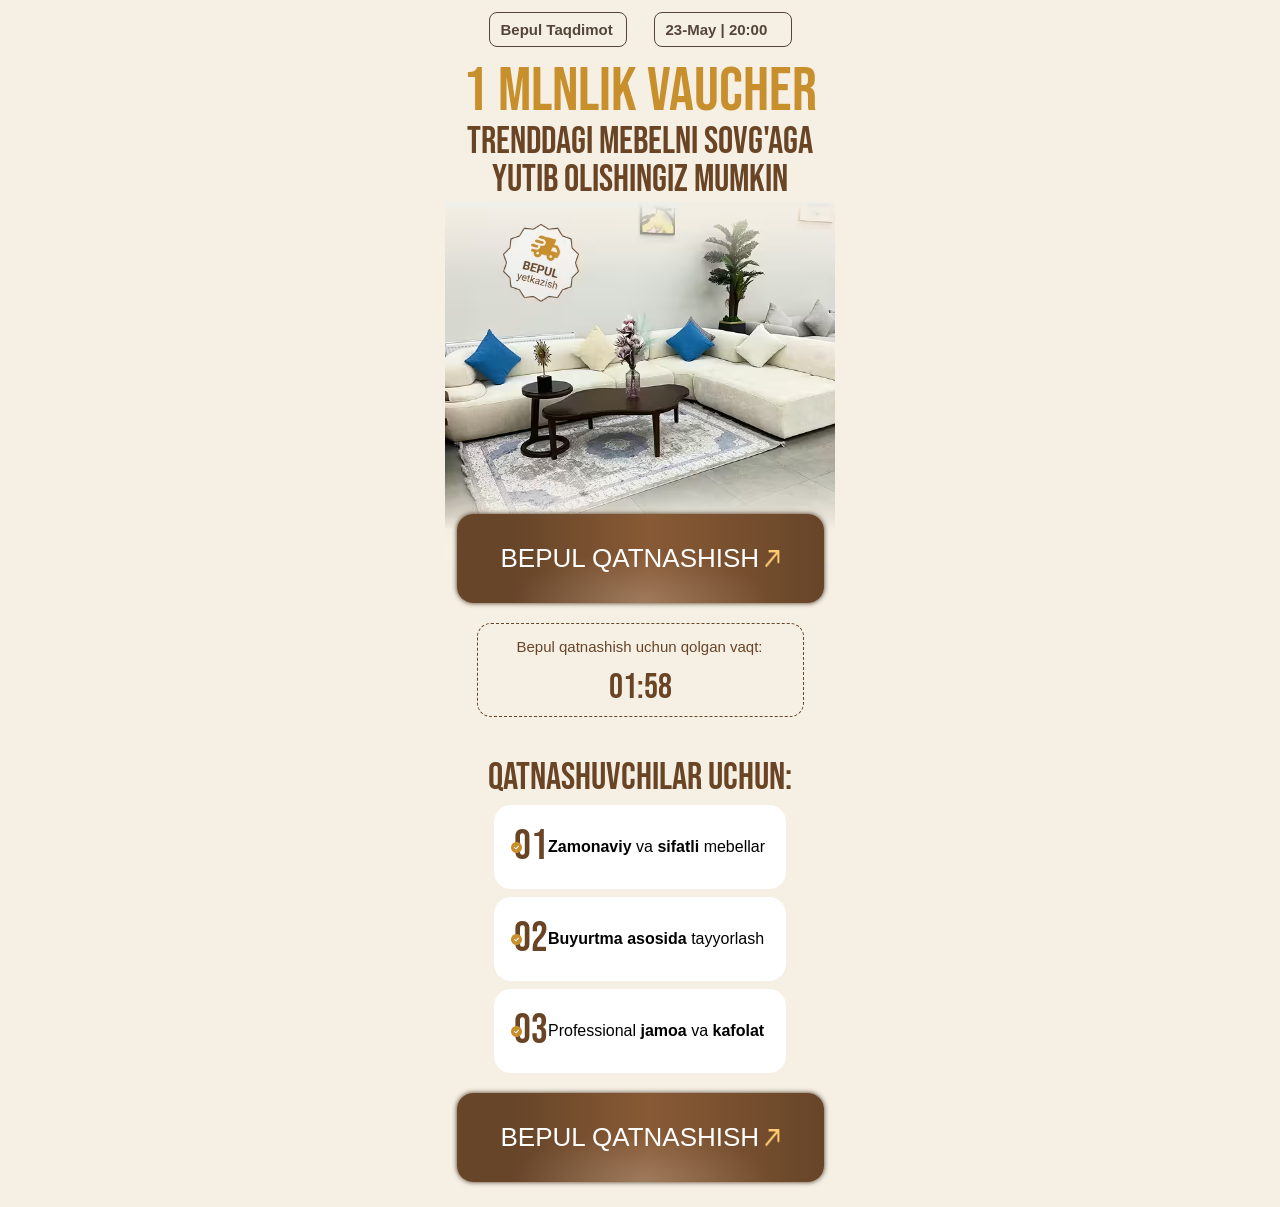
==== index.html @ 1e7fbc20 "add" ====
<!DOCTYPE html>
<html lang="uz">

<head>
    <meta charset="UTF-8">
    <meta name="viewport" content="width=device-width, initial-scale=1.0">
    <title>Mebel sotib oling</title>
    <style>
        *{margin:0;padding:0;box-sizing:border-box}body{background-color:#F5EFE4}.main__wrapper{max-width:390px;width:100%;margin:0 auto;background-color:#F5EFE4;padding:12px 0 25px 0;position:relative}.header{max-width:clamp(290px, 80%, 303px);width:100%;margin-left:auto;margin-right:auto;display:flex;align-items:center;justify-content:space-between;margin-bottom:14px}.free{max-width:138px;width:100%;padding:9px 11px;border:1px solid #554538;border-radius:8px;font-family:Roboto,sans-serif;font-weight:600;font-size:clamp(12px, 4vw, 15px);line-height:100%;color:#554538}.deadline{max-width:138px;width:100%;padding:9px 11px;border:1px solid #554538;border-radius:8px;font-family:Roboto,sans-serif;font-weight:600;font-size:clamp(12px, 4vw, 15px);line-height:100%;color:#554538}.heading{max-width:370px;width:100%;margin:0 auto;margin-bottom:clamp(250px, 50vw, 315px);z-index:10}.heading__h1{font-family:BebasNeue,sans-serif;font-weight:400;font-size:clamp(53px, 6vw, 62px);line-height:100%;text-align:center;text-transform:uppercase;color:#C88F2D}.heading__h2{font-family:BebasNeue,sans-serif;font-weight:400;font-size:clamp(30px, 6vw, 38px);line-height:100%;text-align:center;text-transform:uppercase;color:#694425}.hero__img{position:absolute;width:100%;top:80px;aspect-ratio:390/580}.hero__img img{width:100%}.registerBtn{max-width:clamp(300px, 52vw, 367px);width:100%;background:radial-gradient(35.48% 57.87% at 50% 100%,rgb(255 255 255 / .2) 0%,#fff0 100%),linear-gradient(90deg,#674529 15.87%,#885A35 52.4%,#674529 100%);box-shadow:0 5px 4px 0 #FFFFFF57 inset;box-shadow:0 0 5px 0 #49321E;outline:hidden;border:hidden;cursor:pointer;z-index:1;position:relative;padding:clamp(18px, 6vw, 29px) clamp(40px, 6vw, 44px);display:flex;align-items:center;justify-content:space-between;margin:0 auto;font-family:Roboto,sans-serif;font-weight:400;font-size:clamp(20px, 3vw, 26px);line-height:120%;text-align:center;color:#FFF;border-radius:16px}.registerBtn:active{box-shadow:0 0 0 0 #49321E;box-shadow:0 0 0 0 #49321E}.timer__container{max-width:clamp(280px, 52vw, 327px);width:100%;margin:0 auto;margin-top:20px;display:flex;flex-direction:column;padding:13px clamp(10px, 3vw, 31px) 6px clamp(10px, 3vw, 31px);border:1px #674529,dashed;position:relative;z-index:1;border-radius:14px;margin-bottom:42px}.reminder{font-family:Roboto,sans-serif;font-weight:400;font-size:clamp(13px, 4vw, 15px);line-height:130%;text-align:center;color:#674529;margin-bottom:8px;max-width:262px;width:100%}.timer{font-family:BebasNeue,sans-serif;font-weight:400;font-size:35px;line-height:130%;text-align:center;text-transform:uppercase;color:#694425}.for__participants{max-width:306px;width:100%;margin:0 auto;margin-bottom:20px}.participants__h3{font-family:BebasNeue,sans-serif;font-weight:400;font-size:clamp(36px, 6vw, 38px);line-height:100%;text-align:center;text-transform:uppercase;color:#694425;margin:0 auto;margin-bottom:2px}.info__card{max-width:292px;width:100%;margin:0 auto;display:flex;align-items:center;padding:21px 17px;margin-top:8px;background-color:#FFF;border-radius:17px}.info__card__p{font-family:Roboto,sans-serif;font-weight:400;font-size:16px;line-height:130%}.number{font-family:BebasNeue,sans-serif;font-weight:400;font-style:Regular;font-size:42px;line-height:100%;text-transform:uppercase;color:#694425;display:flex;align-items:center;justify-content:center}.number img{margin-right:-8px;top:-15px;z-index:1}
    </style>
    <link rel="stylesheet" href="./css/main.css" media="print" onload="this.media='all'" />
    <noscript>
        <link rel="stylesheet" href="./css/main.css" />
    </noscript>
</head>

<body>
    <main>
        <section class="main__wrapper">
            <div class="header">
                <div class="free">
                    Bepul Taqdimot
                </div>
                <div class="deadline">
                    23-May | 20:00
                </div>
            </div>
            <div class="heading">
                <h1 class="heading__h1">
                    1 mlnlik Vaucher
                </h1>
                <h2 class="heading__h2">
                    Trenddagi Mebelni sovg'aga<br>
                    yutib olishingiz mumkin
                </h2>
            </div>
            <div class="hero__img">
                <img src="/images/room1.avif" width="390" alt="hero__img" loading="lazy" decoding="async">
            </div>

            <button class="registerBtn">
                BEPUL QATNASHISH
                <img src="/images/arrow_up.png" width="15" height="18" alt="strelka" loading="lazy" decoding="async">
            </button>

            <div class="timer__container">
                <p class="reminder">
                    Bepul qatnashish uchun qolgan vaqt:
                </p>

                <div class="timer">
                    01:59
                </div>
            </div>

            <ul class="for__participants">
                <h3 class="participants__h3">
                    Qatnashuvchilar uchun:
                </h3>

                <li class="info__card">
                    <span class="number">
                        <img src="/images/tick.png" alt="tick" loading="lazy" decoding="async">
                        01
                    </span>
                    <p class="info__card__p">
                        <b>Zamonaviy</b> va <b>sifatli</b> mebellar
                    </p>
                </li>

                <li class="info__card">
                    <span class="number">
                        <img src="/images/tick.png" alt="tick" loading="lazy" decoding="async">
                        02
                    </span>
                    <p class="info__card__p">
                        <b>Buyurtma asosida</b> tayyorlash
                    </p>
                </li>

                <li class="info__card">
                    <span class="number">
                        <img src="/images/tick.png" alt="tick" loading="lazy" decoding="async">
                        03
                    </span>
                    <p class="info__card__p">
                        Professional <b>jamoa</b> va <b>kafolat</b>
                    </p>
                </li>
            </ul>
            <button class="registerBtn">
                BEPUL QATNASHISH
                <img src="/images/arrow_up.png" width="15" height="18" alt="strelka" loading="lazy" decoding="async">
            </button>
        </section>
    </main>

    <div id="registrationModal" class="homeModal" style="display: none">
        <div class="homeModalOverlay"></div>
        <div class="homeFormContainer">
            <button class="closeButton" id="closeModalBtn">
                <svg xmlns="http://www.w3.org/2000/svg" width="16" height="16" viewBox="0 0 12 12" fill="none">
                    <path d="M1 11L11 1M1 1.00001L11 11" stroke="currentColor" stroke-width="1.5"
                        stroke-linecap="round" />
                </svg>
            </button>
            <div class="homeFormTop">
                <h1 class="homeFormTopTitle">
                    Ro'yxatdan o'tish uchun ma'lumotlaringizni kiriting!
                </h1>
            </div>
            <form id="registrationForm" name="contact-form">
                <div class="HomeFormRow">
                    <label class="HomeFormRowLabel" for="name">Ismingiz:</label>
                    <input class="HomeFormRowInput" type="text" id="name" name="name" placeholder="Ismingizni kiriting"
                        autocomplete="name" />
                    <p class="homeFormErrorText" id="nameError" style="display: none">
                        ❌ Ismingizni kiriting!
                    </p>
                </div>

                <div class="HomeFormRow">
                    <label class="HomeFormRowLabel" for="phone">Telefon raqamingiz:</label>

                    <div class="phone-input-container">
                        <button type="button" class="selected-country" id="selectedCountry">
                            <span class="selected-flag" id="selectedCountryFlag">🇺🇿</span>

                            <svg id="dropdownIcon" xmlns="http://www.w3.org/2000/svg" width="16" height="16"
                                viewBox="0 0 24 24" fill="none" stroke="currentColor" stroke-width="2"
                                stroke-linecap="round" stroke-linejoin="round">
                                <polyline points="6 9 12 15 18 9"></polyline>
                            </svg>
                            <span class="selected-code" id="selectedCountryCodeText">+998</span>
                        </button>

                        <div class="country-dropdown" id="countryDropdown" style="display:none"></div>

                        <div class="phone-field">
                            <input class="HomeFormRowInput phone-input" type="tel" id="phone" name="phone"
                                inputmode="numeric" placeholder="88 888 88 88" autocomplete="tel"
                                style="border: none; background-color: transparent;padding-left: 5px;" />
                        </div>
                    </div>

                    <p class="homeFormErrorText" id="phoneError" style="display:none">
                        ❌ Telefon raqam mos emas!
                    </p>
                </div>


                <button type="submit" class="HomeFormBtn" id="submitBtn">
                    DAVOM ETISH
                </button>
            </form>

        </div>
    </div>

    <script defer src="/js/phoneFormatter.js"></script>
    <script defer src="/js/app.js"></script>
</body>

</html>
---- css/main.css ----
@font-face{font-family:'BebasNeue';src:url(../fonts/BebasNeue-Regular.woff2) format('woff2');font-display:swap}@font-face{font-family:'Roboto';src:url(../fonts/Roboto.woff2) format('woff2');font-display:swap}.homeModal,.homeModalOverlay{position:fixed;top:0;height:100vh;width:100%;left:0}.homeModal{z-index:30;justify-content:center;align-items:center;display:flex}.homeModalOverlay{background-color:rgb(0 0 0 / .3);backdrop-filter:blur(5px)}.homeFormContainer{position:relative;z-index:30;background-color:#fff;color:#000;border-radius:8px;padding:20px 40px 40px;width:100%;max-width:520px;box-shadow:0 4px 12px rgb(0 0 0 / .1);margin:0 20px;position:fixed;top:50%;left:50%;transform:translate(-50%,-50%)}.homeFormTop{display:flex;justify-content:space-between}.homeFormTopTitle{font-family:Inter,sans-serif;font-size:clamp(21px, 6.6vw, 24px);margin:0 0 20px;color:#000;font-weight:600;text-align:center;margin-left:auto;margin-right:auto}.closeButton{background:0 0;border:none;cursor:pointer;padding:4px;justify-content:center;align-items:center;display:flex;position:absolute;top:20px;right:20px;color:#000}.homeFormErrorText{color:#e53e3e;margin-bottom:12px;font-size:14px;font-family:system-ui,-apple-system,BlinkMacSystemFont,"Segoe UI",sans-serif;padding-top:5px;padding-bottom:5px}.HomeFormRowInput,.HomeFormRowLabel{font-family:system-ui,-apple-system,BlinkMacSystemFont,"Segoe UI",sans-serif;font-size:18px}.HomeFormRow{margin-bottom:20px}.HomeFormRowLabel{display:block;margin-bottom:6px;color:#000}.HomeFormRowInput{width:100%;padding:10px 16px;border:1px solid #c9c9c9;min-height:48px;background-color:#f3f7f8;border-radius:6px;font-weight:400;outline:0;height:50px;transition:border-color 0.2s}.HomeFormRowInput:focus{border-color:#674529}.HomeFormRowInput::placeholder{color:#aaa}.HomeFormBtn{font-family:sans-serif;height:60px;width:100%;cursor:pointer;border-radius:10px;background:radial-gradient(35.48% 57.87% at 50% 100%,rgb(255 255 255 / .2) 0%,#fff0 100%),linear-gradient(90deg,#674529 15.87%,#885A35 52.4%,#674529 100%);box-shadow:0 5px 4px 0 #FFFFFF57 inset;box-shadow:0 0 5px 0 #49321E;transition:0.3s;font-weight:700;font-size:28px;color:#fff;text-transform:uppercase;border:none;position:relative;display:flex;align-items:center;justify-content:center}.phone-input-container{display:flex;align-items:center;position:relative;border:1px solid #c9c9c9;background-color:#fff0;border-radius:6px}.phone-input-container:focus{border-color:#e71f1f}.selected-code{display:flex;margin-left:10px}.country-selector{position:relative;margin-right:10px}.selected-country{display:flex;align-items:center;padding:10px;padding-right:0;border-radius:6px;cursor:pointer;min-height:50px;font-family:sans-serif!important;font-size:18px;font-weight:400!important;min-width:max-content;border:none;background-color:#fff0}.country-dropdown{position:absolute;top:110%;left:0;width:100%;background-color:#fff;border:1px solid #c9c9c9;border-radius:6px;box-shadow:0 4px 12px rgb(0 0 0 / .1);z-index:40;max-height:200px;overflow-y:auto;font-family:sans-serif!important;font-weight:400!important}.country-option{display:flex;justify-content:space-between;align-items:center;padding:10px;cursor:pointer;font-family:sans-serif;font-weight:400!important}.country-option:hover{background-color:#f3f7f8}.country-option.selected{background-color:#e6f0fa}@media screen and (max-width:768px){.homeFormContainer{max-width:100%;padding:80px 20px 20px;margin:0;border-radius:6px;height:100vh}.homeFormTopTitle{text-align:center;max-width:408px;margin-left:auto;margin-right:auto;font-weight:700;margin-bottom:15px}.homeFormTop{flex-direction:column;align-items:flex-start}.closeButton{width:100%;height:50px;background-color:#000;color:#fff;padding-right:20px;top:0;left:0;justify-content:end}.homeFormErrorText{font-size:12px;margin-bottom:8px}.HomeFormRowLabel{margin-bottom:6px}.HomeFormRowInput{padding:0 12px;min-height:40px;background-color:#fff0}.HomeFormRowInput::placeholder{color:#a3a3a3}.HomeFormBtn{font-size:18px;font-weight:700;margin-top:24px}}@media screen and (max-width:480px){.homeFormContainer{max-width:100%;padding:80px 20px 20px;margin:0;border-radius:6px;height:100vh}.homeFormTopTitle{text-align:center;margin:0 auto 15px}.homeFormErrorText{font-size:12px;margin-bottom:8px}.HomeFormRowLabel{margin-bottom:6px}.HomeFormRowInput{padding:0 12px;min-height:40px;background-color:#fff0;border-radius:10px}.HomeFormRowInput::placeholder{color:#a3a3a3}.HomeFormBtn{font-size:16px;padding:10px 0;margin-top:24px;height:50px}}
---- css/main.css ----
@font-face{font-family:'BebasNeue';src:url(../fonts/BebasNeue-Regular.woff2) format('woff2');font-display:swap}@font-face{font-family:'Roboto';src:url(../fonts/Roboto.woff2) format('woff2');font-display:swap}.homeModal,.homeModalOverlay{position:fixed;top:0;height:100vh;width:100%;left:0}.homeModal{z-index:30;justify-content:center;align-items:center;display:flex}.homeModalOverlay{background-color:rgb(0 0 0 / .3);backdrop-filter:blur(5px)}.homeFormContainer{position:relative;z-index:30;background-color:#fff;color:#000;border-radius:8px;padding:20px 40px 40px;width:100%;max-width:520px;box-shadow:0 4px 12px rgb(0 0 0 / .1);margin:0 20px;position:fixed;top:50%;left:50%;transform:translate(-50%,-50%)}.homeFormTop{display:flex;justify-content:space-between}.homeFormTopTitle{font-family:Inter,sans-serif;font-size:clamp(21px, 6.6vw, 24px);margin:0 0 20px;color:#000;font-weight:600;text-align:center;margin-left:auto;margin-right:auto}.closeButton{background:0 0;border:none;cursor:pointer;padding:4px;justify-content:center;align-items:center;display:flex;position:absolute;top:20px;right:20px;color:#000}.homeFormErrorText{color:#e53e3e;margin-bottom:12px;font-size:14px;font-family:system-ui,-apple-system,BlinkMacSystemFont,"Segoe UI",sans-serif;padding-top:5px;padding-bottom:5px}.HomeFormRowInput,.HomeFormRowLabel{font-family:system-ui,-apple-system,BlinkMacSystemFont,"Segoe UI",sans-serif;font-size:18px}.HomeFormRow{margin-bottom:20px}.HomeFormRowLabel{display:block;margin-bottom:6px;color:#000}.HomeFormRowInput{width:100%;padding:10px 16px;border:1px solid #c9c9c9;min-height:48px;background-color:#f3f7f8;border-radius:6px;font-weight:400;outline:0;height:50px;transition:border-color 0.2s}.HomeFormRowInput:focus{border-color:#674529}.HomeFormRowInput::placeholder{color:#aaa}.HomeFormBtn{font-family:sans-serif;height:60px;width:100%;cursor:pointer;border-radius:10px;background:radial-gradient(35.48% 57.87% at 50% 100%,rgb(255 255 255 / .2) 0%,#fff0 100%),linear-gradient(90deg,#674529 15.87%,#885A35 52.4%,#674529 100%);box-shadow:0 5px 4px 0 #FFFFFF57 inset;box-shadow:0 0 5px 0 #49321E;transition:0.3s;font-weight:700;font-size:28px;color:#fff;text-transform:uppercase;border:none;position:relative;display:flex;align-items:center;justify-content:center}.phone-input-container{display:flex;align-items:center;position:relative;border:1px solid #c9c9c9;background-color:#fff0;border-radius:6px}.phone-input-container:focus{border-color:#e71f1f}.selected-code{display:flex;margin-left:10px}.country-selector{position:relative;margin-right:10px}.selected-country{display:flex;align-items:center;padding:10px;padding-right:0;border-radius:6px;cursor:pointer;min-height:50px;font-family:sans-serif!important;font-size:18px;font-weight:400!important;min-width:max-content;border:none;background-color:#fff0}.country-dropdown{position:absolute;top:110%;left:0;width:100%;background-color:#fff;border:1px solid #c9c9c9;border-radius:6px;box-shadow:0 4px 12px rgb(0 0 0 / .1);z-index:40;max-height:200px;overflow-y:auto;font-family:sans-serif!important;font-weight:400!important}.country-option{display:flex;justify-content:space-between;align-items:center;padding:10px;cursor:pointer;font-family:sans-serif;font-weight:400!important}.country-option:hover{background-color:#f3f7f8}.country-option.selected{background-color:#e6f0fa}@media screen and (max-width:768px){.homeFormContainer{max-width:100%;padding:80px 20px 20px;margin:0;border-radius:6px;height:100vh}.homeFormTopTitle{text-align:center;max-width:408px;margin-left:auto;margin-right:auto;font-weight:700;margin-bottom:15px}.homeFormTop{flex-direction:column;align-items:flex-start}.closeButton{width:100%;height:50px;background-color:#000;color:#fff;padding-right:20px;top:0;left:0;justify-content:end}.homeFormErrorText{font-size:12px;margin-bottom:8px}.HomeFormRowLabel{margin-bottom:6px}.HomeFormRowInput{padding:0 12px;min-height:40px;background-color:#fff0}.HomeFormRowInput::placeholder{color:#a3a3a3}.HomeFormBtn{font-size:18px;font-weight:700;margin-top:24px}}@media screen and (max-width:480px){.homeFormContainer{max-width:100%;padding:80px 20px 20px;margin:0;border-radius:6px;height:100vh}.homeFormTopTitle{text-align:center;margin:0 auto 15px}.homeFormErrorText{font-size:12px;margin-bottom:8px}.HomeFormRowLabel{margin-bottom:6px}.HomeFormRowInput{padding:0 12px;min-height:40px;background-color:#fff0;border-radius:10px}.HomeFormRowInput::placeholder{color:#a3a3a3}.HomeFormBtn{font-size:16px;padding:10px 0;margin-top:24px;height:50px}}
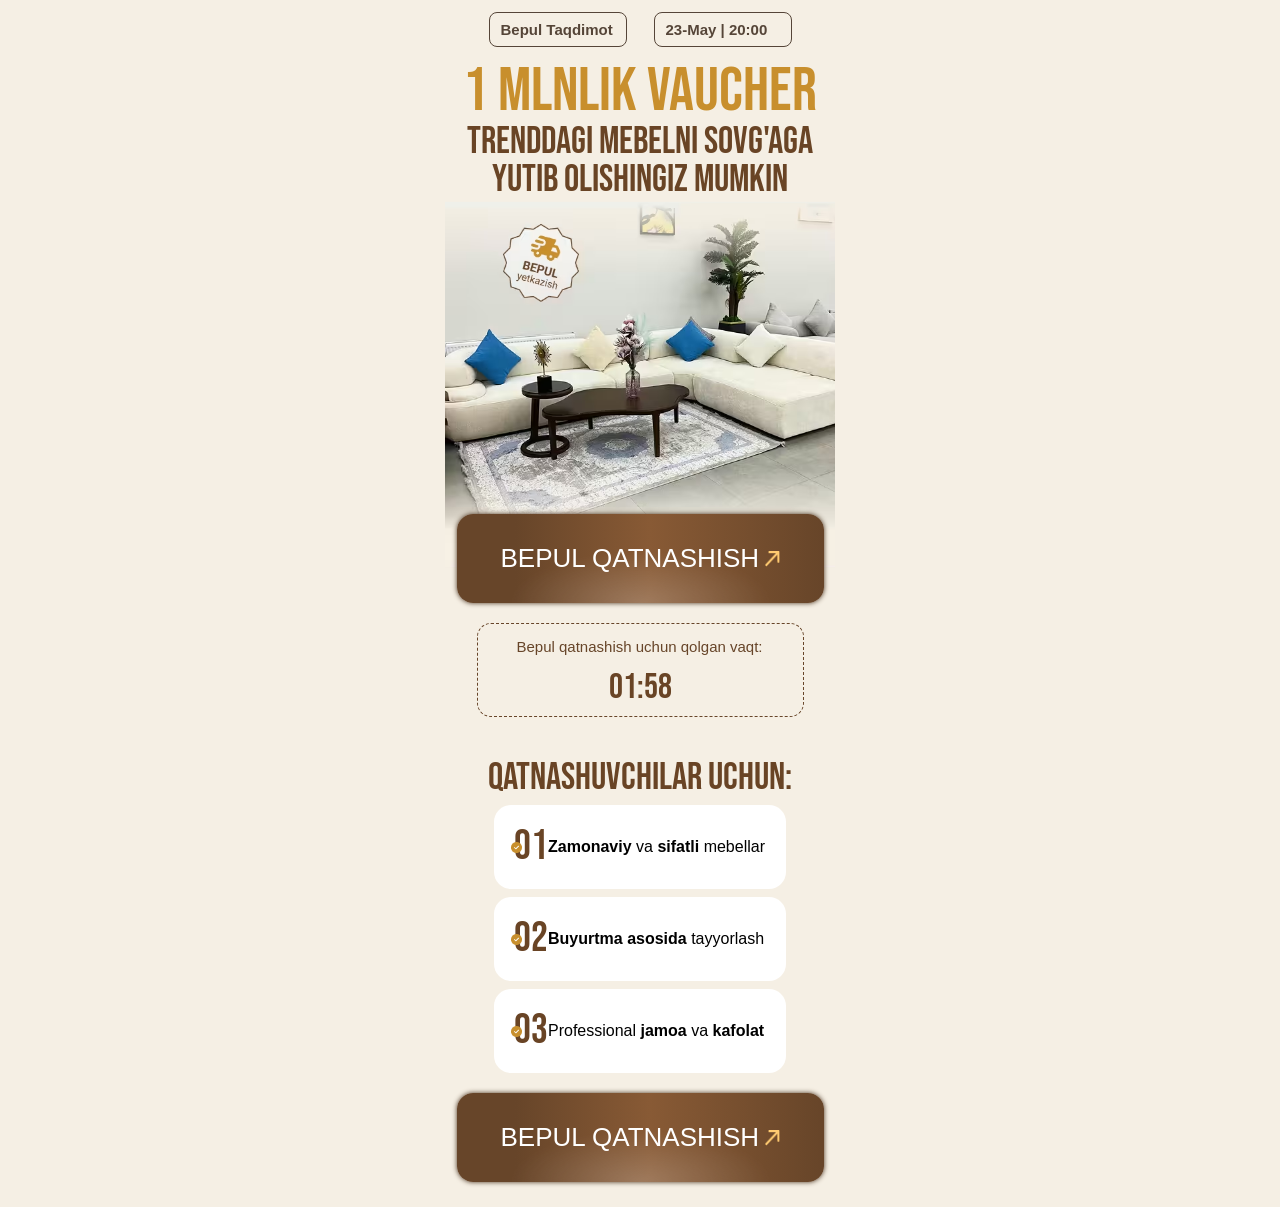
==== commit 50a3c50b: "add" ====
--- a/index.html
+++ b/index.html
@@ -5,8 +5,9 @@
     <meta charset="UTF-8">
     <meta name="viewport" content="width=device-width, initial-scale=1.0">
     <title>Mebel sotib oling</title>
+    <link rel="preload" href="./fonts/BebasNeue-Regular.woff2" as="font" type="font/woff2" crossorigin>
     <style>
-        *{margin:0;padding:0;box-sizing:border-box}body{background-color:#F5EFE4}.main__wrapper{max-width:390px;width:100%;margin:0 auto;background-color:#F5EFE4;padding:12px 0 25px 0;position:relative}.header{max-width:clamp(290px, 80%, 303px);width:100%;margin-left:auto;margin-right:auto;display:flex;align-items:center;justify-content:space-between;margin-bottom:14px}.free{max-width:138px;width:100%;padding:9px 11px;border:1px solid #554538;border-radius:8px;font-family:Roboto,sans-serif;font-weight:600;font-size:clamp(12px, 4vw, 15px);line-height:100%;color:#554538}.deadline{max-width:138px;width:100%;padding:9px 11px;border:1px solid #554538;border-radius:8px;font-family:Roboto,sans-serif;font-weight:600;font-size:clamp(12px, 4vw, 15px);line-height:100%;color:#554538}.heading{max-width:370px;width:100%;margin:0 auto;margin-bottom:clamp(250px, 50vw, 315px);z-index:10}.heading__h1{font-family:BebasNeue,sans-serif;font-weight:400;font-size:clamp(53px, 6vw, 62px);line-height:100%;text-align:center;text-transform:uppercase;color:#C88F2D}.heading__h2{font-family:BebasNeue,sans-serif;font-weight:400;font-size:clamp(30px, 6vw, 38px);line-height:100%;text-align:center;text-transform:uppercase;color:#694425}.hero__img{position:absolute;width:100%;top:80px;aspect-ratio:390/580}.hero__img img{width:100%}.registerBtn{max-width:clamp(300px, 52vw, 367px);width:100%;background:radial-gradient(35.48% 57.87% at 50% 100%,rgb(255 255 255 / .2) 0%,#fff0 100%),linear-gradient(90deg,#674529 15.87%,#885A35 52.4%,#674529 100%);box-shadow:0 5px 4px 0 #FFFFFF57 inset;box-shadow:0 0 5px 0 #49321E;outline:hidden;border:hidden;cursor:pointer;z-index:1;position:relative;padding:clamp(18px, 6vw, 29px) clamp(40px, 6vw, 44px);display:flex;align-items:center;justify-content:space-between;margin:0 auto;font-family:Roboto,sans-serif;font-weight:400;font-size:clamp(20px, 3vw, 26px);line-height:120%;text-align:center;color:#FFF;border-radius:16px}.registerBtn:active{box-shadow:0 0 0 0 #49321E;box-shadow:0 0 0 0 #49321E}.timer__container{max-width:clamp(280px, 52vw, 327px);width:100%;margin:0 auto;margin-top:20px;display:flex;flex-direction:column;padding:13px clamp(10px, 3vw, 31px) 6px clamp(10px, 3vw, 31px);border:1px #674529,dashed;position:relative;z-index:1;border-radius:14px;margin-bottom:42px}.reminder{font-family:Roboto,sans-serif;font-weight:400;font-size:clamp(13px, 4vw, 15px);line-height:130%;text-align:center;color:#674529;margin-bottom:8px;max-width:262px;width:100%}.timer{font-family:BebasNeue,sans-serif;font-weight:400;font-size:35px;line-height:130%;text-align:center;text-transform:uppercase;color:#694425}.for__participants{max-width:306px;width:100%;margin:0 auto;margin-bottom:20px}.participants__h3{font-family:BebasNeue,sans-serif;font-weight:400;font-size:clamp(36px, 6vw, 38px);line-height:100%;text-align:center;text-transform:uppercase;color:#694425;margin:0 auto;margin-bottom:2px}.info__card{max-width:292px;width:100%;margin:0 auto;display:flex;align-items:center;padding:21px 17px;margin-top:8px;background-color:#FFF;border-radius:17px}.info__card__p{font-family:Roboto,sans-serif;font-weight:400;font-size:16px;line-height:130%}.number{font-family:BebasNeue,sans-serif;font-weight:400;font-style:Regular;font-size:42px;line-height:100%;text-transform:uppercase;color:#694425;display:flex;align-items:center;justify-content:center}.number img{margin-right:-8px;top:-15px;z-index:1}
+        *{margin:0;padding:0;box-sizing:border-box}body{background-color:#F5EFE4}.main__wrapper{max-width:390px;width:100%;margin:0 auto;background-color:#F5EFE4;padding:12px 0 25px 0;position:relative}.header{max-width:clamp(290px, 80%, 303px);width:100%;margin-left:auto;margin-right:auto;display:flex;align-items:center;justify-content:space-between;margin-bottom:14px}.free{max-width:138px;width:100%;padding:9px 11px;border:1px solid #554538;border-radius:8px;font-family:Roboto,sans-serif;font-weight:600;font-size:clamp(12px, 4vw, 15px);line-height:100%;color:#554538}.deadline{max-width:138px;width:100%;padding:9px 11px;border:1px solid #554538;border-radius:8px;font-family:Roboto,sans-serif;font-weight:600;font-size:clamp(12px, 4vw, 15px);line-height:100%;color:#554538}.heading{max-width:370px;width:100%;margin:0 auto;margin-bottom:clamp(250px, 50vw, 315px);z-index:10}.heading__h1{font-family:BebasNeue,sans-serif;font-weight:400;font-size:clamp(53px, 6vw, 62px);line-height:100%;text-align:center;text-transform:uppercase;color:#C88F2D}.heading__h2{font-family:BebasNeue,sans-serif;font-weight:400;font-size:clamp(30px, 6vw, 38px);line-height:100%;text-align:center;text-transform:uppercase;color:#694425}.hero__img{position:absolute;width:100%;top:80px;aspect-ratio:390/580}.hero__img img{width:100%}.registerBtn{max-width:clamp(300px, 52vw, 367px);width:100%;background:radial-gradient(35.48% 57.87% at 50% 100%,rgb(255 255 255 / .2) 0%,#fff0 100%),linear-gradient(90deg,#674529 15.87%,#885A35 52.4%,#674529 100%);box-shadow:0 5px 4px 0 #FFFFFF57 inset;box-shadow:0 0 5px 0 #49321E;outline:hidden;border:hidden;cursor:pointer;z-index:1;position:relative;padding:clamp(18px, 6vw, 29px) clamp(40px, 6vw, 44px);display:flex;align-items:center;justify-content:space-between;margin:0 auto;font-family:Roboto,sans-serif;font-weight:400;font-size:clamp(20px, 3vw, 26px);line-height:120%;text-align:center;color:#FFF;border-radius:16px}.registerBtn img{width: 15px; height: auto; aspect-ratio: 17/18;} .registerBtn:active{box-shadow:0 0 0 0 #49321E;box-shadow:0 0 0 0 #49321E}.timer__container{max-width:clamp(280px, 52vw, 327px);width:100%;margin:0 auto;margin-top:20px;display:flex;flex-direction:column;padding:13px clamp(10px, 3vw, 31px) 6px clamp(10px, 3vw, 31px);border:1px #674529,dashed;position:relative;z-index:1;border-radius:14px;margin-bottom:42px}.reminder{font-family:Roboto,sans-serif;font-weight:400;font-size:clamp(13px, 4vw, 15px);line-height:130%;text-align:center;color:#674529;margin-bottom:8px;max-width:262px;width:100%}.timer{font-family:BebasNeue,sans-serif;font-weight:400;font-size:35px;line-height:130%;text-align:center;text-transform:uppercase;color:#694425}.for__participants{max-width:306px;width:100%;margin:0 auto;margin-bottom:20px}.participants__h3{font-family:BebasNeue,sans-serif;font-weight:400;font-size:clamp(36px, 6vw, 38px);line-height:100%;text-align:center;text-transform:uppercase;color:#694425;margin:0 auto;margin-bottom:2px}.info__card{max-width:292px;width:100%;margin:0 auto;display:flex;align-items:center;padding:21px 17px;margin-top:8px;background-color:#FFF;border-radius:17px}.info__card__p{font-family:Roboto,sans-serif;font-weight:400;font-size:16px;line-height:130%}.number{font-family:BebasNeue,sans-serif;font-weight:400;font-style:Regular;font-size:42px;line-height:100%;text-transform:uppercase;color:#694425;display:flex;align-items:center;justify-content:center}.number img{width: 11px;height: auto;aspect-ratio: 11/11;margin-right:-8px;top:-15px;z-index:1}
     </style>
     <link rel="stylesheet" href="./css/main.css" media="print" onload="this.media='all'" />
     <noscript>
@@ -40,7 +41,7 @@
 
             <button class="registerBtn">
                 BEPUL QATNASHISH
-                <img src="/images/arrow_up.png" width="15" height="18" alt="strelka" loading="lazy" decoding="async">
+                <img src="/images/arrow_up.png" width="15" alt="strelka" loading="lazy" decoding="async">
             </button>
 
             <div class="timer__container">
@@ -60,7 +61,7 @@
 
                 <li class="info__card">
                     <span class="number">
-                        <img src="/images/tick.png" alt="tick" loading="lazy" decoding="async">
+                        <img src="/images/tick.png" width="11" alt="tick" loading="lazy" decoding="async">
                         01
                     </span>
                     <p class="info__card__p">
@@ -70,7 +71,7 @@
 
                 <li class="info__card">
                     <span class="number">
-                        <img src="/images/tick.png" alt="tick" loading="lazy" decoding="async">
+                        <img src="/images/tick.png" width="11" alt="tick" loading="lazy" decoding="async">
                         02
                     </span>
                     <p class="info__card__p">
@@ -80,7 +81,7 @@
 
                 <li class="info__card">
                     <span class="number">
-                        <img src="/images/tick.png" alt="tick" loading="lazy" decoding="async">
+                        <img src="/images/tick.png" width="11" alt="tick" loading="lazy" decoding="async">
                         03
                     </span>
                     <p class="info__card__p">
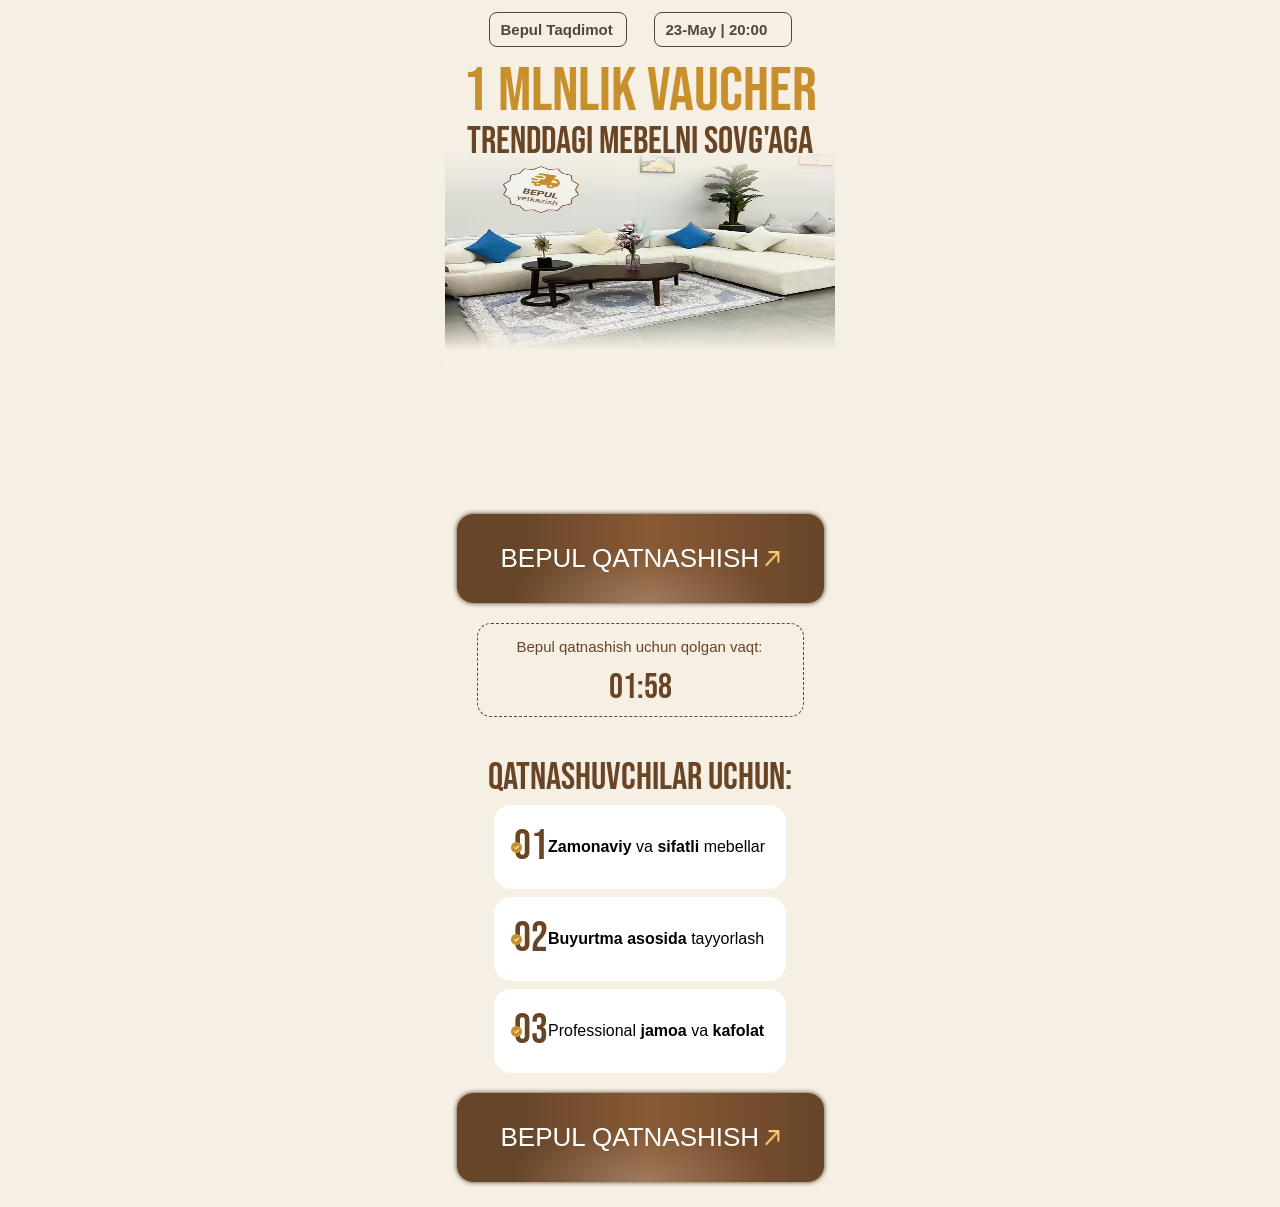
==== commit a3ca4083: "add" ====
--- a/index.html
+++ b/index.html
@@ -7,7 +7,7 @@
     <title>Mebel sotib oling</title>
     <link rel="preload" href="./fonts/BebasNeue-Regular.woff2" as="font" type="font/woff2" crossorigin>
     <style>
-        *{margin:0;padding:0;box-sizing:border-box}body{background-color:#F5EFE4}.main__wrapper{max-width:390px;width:100%;margin:0 auto;background-color:#F5EFE4;padding:12px 0 25px 0;position:relative}.header{max-width:clamp(290px, 80%, 303px);width:100%;margin-left:auto;margin-right:auto;display:flex;align-items:center;justify-content:space-between;margin-bottom:14px}.free{max-width:138px;width:100%;padding:9px 11px;border:1px solid #554538;border-radius:8px;font-family:Roboto,sans-serif;font-weight:600;font-size:clamp(12px, 4vw, 15px);line-height:100%;color:#554538}.deadline{max-width:138px;width:100%;padding:9px 11px;border:1px solid #554538;border-radius:8px;font-family:Roboto,sans-serif;font-weight:600;font-size:clamp(12px, 4vw, 15px);line-height:100%;color:#554538}.heading{max-width:370px;width:100%;margin:0 auto;margin-bottom:clamp(250px, 50vw, 315px);z-index:10}.heading__h1{font-family:BebasNeue,sans-serif;font-weight:400;font-size:clamp(53px, 6vw, 62px);line-height:100%;text-align:center;text-transform:uppercase;color:#C88F2D}.heading__h2{font-family:BebasNeue,sans-serif;font-weight:400;font-size:clamp(30px, 6vw, 38px);line-height:100%;text-align:center;text-transform:uppercase;color:#694425}.hero__img{position:absolute;width:100%;top:80px;aspect-ratio:390/580}.hero__img img{width:100%}.registerBtn{max-width:clamp(300px, 52vw, 367px);width:100%;background:radial-gradient(35.48% 57.87% at 50% 100%,rgb(255 255 255 / .2) 0%,#fff0 100%),linear-gradient(90deg,#674529 15.87%,#885A35 52.4%,#674529 100%);box-shadow:0 5px 4px 0 #FFFFFF57 inset;box-shadow:0 0 5px 0 #49321E;outline:hidden;border:hidden;cursor:pointer;z-index:1;position:relative;padding:clamp(18px, 6vw, 29px) clamp(40px, 6vw, 44px);display:flex;align-items:center;justify-content:space-between;margin:0 auto;font-family:Roboto,sans-serif;font-weight:400;font-size:clamp(20px, 3vw, 26px);line-height:120%;text-align:center;color:#FFF;border-radius:16px}.registerBtn img{width: 15px; height: auto; aspect-ratio: 17/18;} .registerBtn:active{box-shadow:0 0 0 0 #49321E;box-shadow:0 0 0 0 #49321E}.timer__container{max-width:clamp(280px, 52vw, 327px);width:100%;margin:0 auto;margin-top:20px;display:flex;flex-direction:column;padding:13px clamp(10px, 3vw, 31px) 6px clamp(10px, 3vw, 31px);border:1px #674529,dashed;position:relative;z-index:1;border-radius:14px;margin-bottom:42px}.reminder{font-family:Roboto,sans-serif;font-weight:400;font-size:clamp(13px, 4vw, 15px);line-height:130%;text-align:center;color:#674529;margin-bottom:8px;max-width:262px;width:100%}.timer{font-family:BebasNeue,sans-serif;font-weight:400;font-size:35px;line-height:130%;text-align:center;text-transform:uppercase;color:#694425}.for__participants{max-width:306px;width:100%;margin:0 auto;margin-bottom:20px}.participants__h3{font-family:BebasNeue,sans-serif;font-weight:400;font-size:clamp(36px, 6vw, 38px);line-height:100%;text-align:center;text-transform:uppercase;color:#694425;margin:0 auto;margin-bottom:2px}.info__card{max-width:292px;width:100%;margin:0 auto;display:flex;align-items:center;padding:21px 17px;margin-top:8px;background-color:#FFF;border-radius:17px}.info__card__p{font-family:Roboto,sans-serif;font-weight:400;font-size:16px;line-height:130%}.number{font-family:BebasNeue,sans-serif;font-weight:400;font-style:Regular;font-size:42px;line-height:100%;text-transform:uppercase;color:#694425;display:flex;align-items:center;justify-content:center}.number img{width: 11px;height: auto;aspect-ratio: 11/11;margin-right:-8px;top:-15px;z-index:1}
+        *{margin:0;padding:0;box-sizing:border-box}body{background-color:#F5EFE4}.main__wrapper{max-width:390px;width:100%;margin:0 auto;background-color:#F5EFE4;padding:12px 0 25px 0;position:relative}.header{max-width:clamp(290px, 80%, 303px);width:100%;margin-left:auto;margin-right:auto;display:flex;align-items:center;justify-content:space-between;margin-bottom:14px}.free{max-width:138px;width:100%;padding:9px 11px;border:1px solid #554538;border-radius:8px;font-family:Roboto,sans-serif;font-weight:600;font-size:clamp(12px, 4vw, 15px);line-height:100%;color:#554538}.deadline{max-width:138px;width:100%;padding:9px 11px;border:1px solid #554538;border-radius:8px;font-family:Roboto,sans-serif;font-weight:600;font-size:clamp(12px, 4vw, 15px);line-height:100%;color:#554538}.heading{max-width:370px;width:100%;margin:0 auto;margin-bottom:clamp(250px, 50vw, 315px);z-index:10}.heading__h1{font-family:BebasNeue,sans-serif;font-weight:400;font-size:clamp(53px, 6vw, 62px);line-height:100%;text-align:center;text-transform:uppercase;color:#C88F2D}.heading__h2{font-family:BebasNeue,sans-serif;font-weight:400;font-size:clamp(30px, 6vw, 38px);line-height:100%;text-align:center;text-transform:uppercase;color:#694425}.hero__img{position:absolute;width:100%;top:80px;aspect-ratio:390/580}.hero__img img{width:100%; aspect-ratio: 390/365;}.registerBtn{max-width:clamp(300px, 52vw, 367px);width:100%;background:radial-gradient(35.48% 57.87% at 50% 100%,rgb(255 255 255 / .2) 0%,#fff0 100%),linear-gradient(90deg,#674529 15.87%,#885A35 52.4%,#674529 100%);box-shadow:0 5px 4px 0 #FFFFFF57 inset;box-shadow:0 0 5px 0 #49321E;outline:hidden;border:hidden;cursor:pointer;z-index:1;position:relative;padding:clamp(18px, 6vw, 29px) clamp(40px, 6vw, 44px);display:flex;align-items:center;justify-content:space-between;margin:0 auto;font-family:Roboto,sans-serif;font-weight:400;font-size:clamp(20px, 3vw, 26px);line-height:120%;text-align:center;color:#FFF;border-radius:16px}.registerBtn img{width: 15px; height: auto; aspect-ratio: 17/18;} .registerBtn:active{box-shadow:0 0 0 0 #49321E;box-shadow:0 0 0 0 #49321E}.timer__container{max-width:clamp(280px, 52vw, 327px);width:100%;margin:0 auto;margin-top:20px;display:flex;flex-direction:column;padding:13px clamp(10px, 3vw, 31px) 6px clamp(10px, 3vw, 31px);border:1px #674529,dashed;position:relative;z-index:1;border-radius:14px;margin-bottom:42px}.reminder{font-family:Roboto,sans-serif;font-weight:400;font-size:clamp(13px, 4vw, 15px);line-height:130%;text-align:center;color:#674529;margin-bottom:8px;max-width:262px;width:100%}.timer{font-family:BebasNeue,sans-serif;font-weight:400;font-size:35px;line-height:130%;text-align:center;text-transform:uppercase;color:#694425}.for__participants{max-width:306px;width:100%;margin:0 auto;margin-bottom:20px}.participants__h3{font-family:BebasNeue,sans-serif;font-weight:400;font-size:clamp(36px, 6vw, 38px);line-height:100%;text-align:center;text-transform:uppercase;color:#694425;margin:0 auto;margin-bottom:2px}.info__card{max-width:292px;width:100%;margin:0 auto;display:flex;align-items:center;padding:21px 17px;margin-top:8px;background-color:#FFF;border-radius:17px}.info__card__p{font-family:Roboto,sans-serif;font-weight:400;font-size:16px;line-height:130%}.number{font-family:BebasNeue,sans-serif;font-weight:400;font-style:Regular;font-size:42px;line-height:100%;text-transform:uppercase;color:#694425;display:flex;align-items:center;justify-content:center}.number img{width: 11px;height: auto;aspect-ratio: 11/11;margin-right:-8px;top:-15px;z-index:1}
     </style>
     <link rel="stylesheet" href="./css/main.css" media="print" onload="this.media='all'" />
     <noscript>
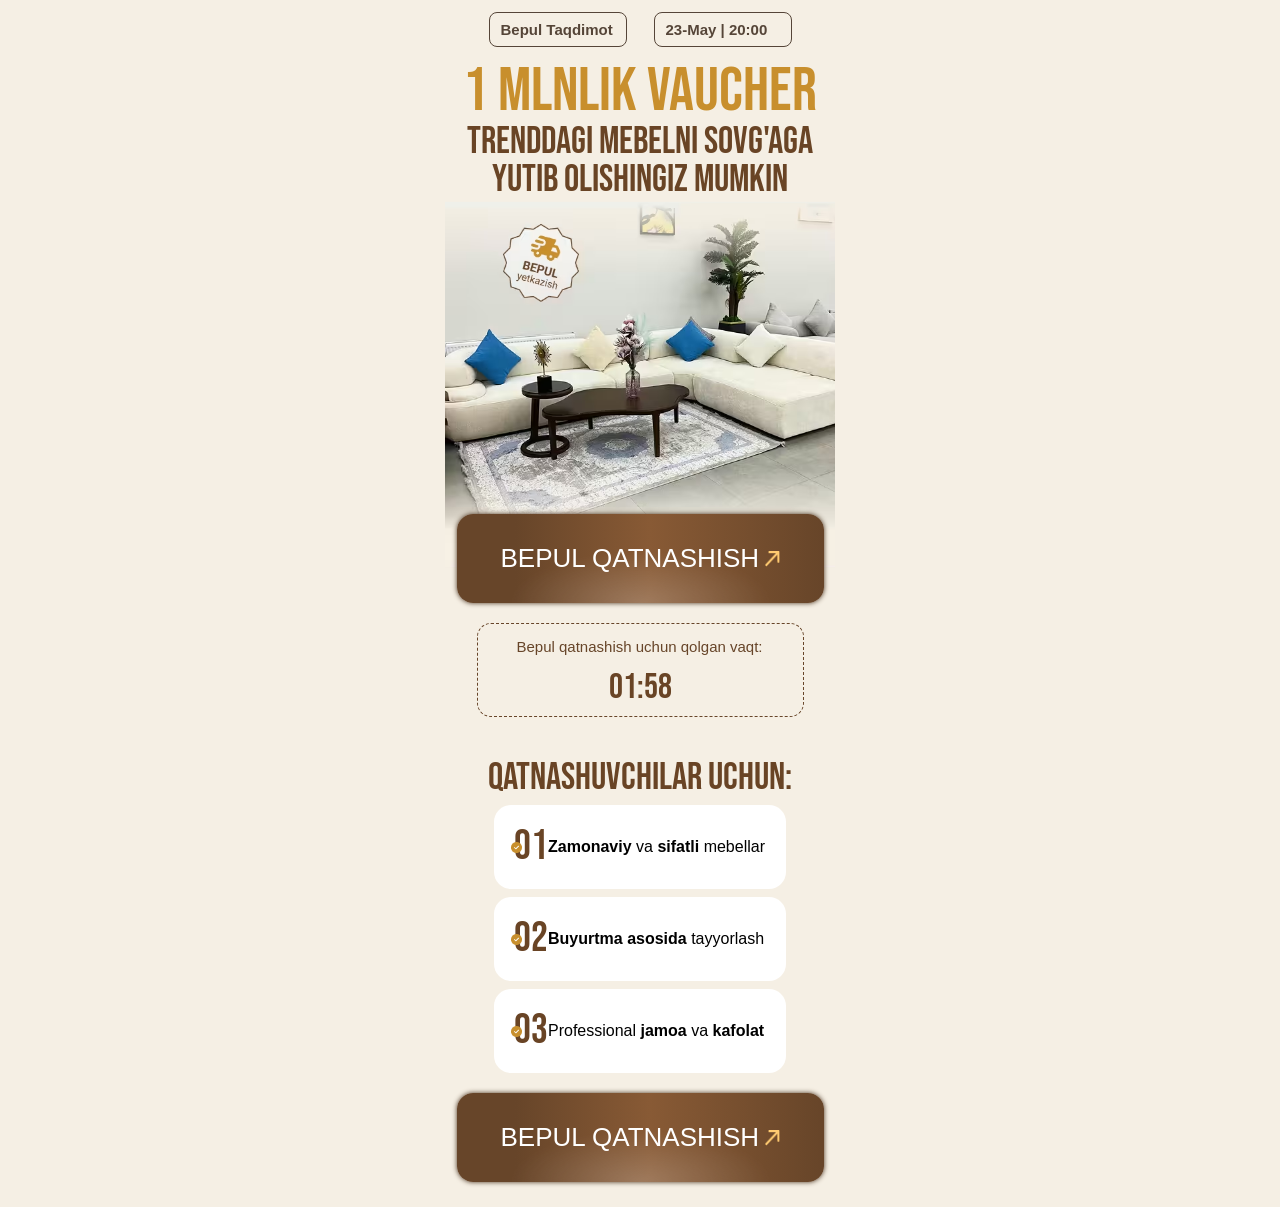
==== commit 6d42b888: "add" ====
--- a/index.html
+++ b/index.html
@@ -7,7 +7,7 @@
     <title>Mebel sotib oling</title>
     <link rel="preload" href="./fonts/BebasNeue-Regular.woff2" as="font" type="font/woff2" crossorigin>
     <style>
-        *{margin:0;padding:0;box-sizing:border-box}body{background-color:#F5EFE4}.main__wrapper{max-width:390px;width:100%;margin:0 auto;background-color:#F5EFE4;padding:12px 0 25px 0;position:relative}.header{max-width:clamp(290px, 80%, 303px);width:100%;margin-left:auto;margin-right:auto;display:flex;align-items:center;justify-content:space-between;margin-bottom:14px}.free{max-width:138px;width:100%;padding:9px 11px;border:1px solid #554538;border-radius:8px;font-family:Roboto,sans-serif;font-weight:600;font-size:clamp(12px, 4vw, 15px);line-height:100%;color:#554538}.deadline{max-width:138px;width:100%;padding:9px 11px;border:1px solid #554538;border-radius:8px;font-family:Roboto,sans-serif;font-weight:600;font-size:clamp(12px, 4vw, 15px);line-height:100%;color:#554538}.heading{max-width:370px;width:100%;margin:0 auto;margin-bottom:clamp(250px, 50vw, 315px);z-index:10}.heading__h1{font-family:BebasNeue,sans-serif;font-weight:400;font-size:clamp(53px, 6vw, 62px);line-height:100%;text-align:center;text-transform:uppercase;color:#C88F2D}.heading__h2{font-family:BebasNeue,sans-serif;font-weight:400;font-size:clamp(30px, 6vw, 38px);line-height:100%;text-align:center;text-transform:uppercase;color:#694425}.hero__img{position:absolute;width:100%;top:80px;aspect-ratio:390/580}.hero__img img{width:100%; aspect-ratio: 390/365;}.registerBtn{max-width:clamp(300px, 52vw, 367px);width:100%;background:radial-gradient(35.48% 57.87% at 50% 100%,rgb(255 255 255 / .2) 0%,#fff0 100%),linear-gradient(90deg,#674529 15.87%,#885A35 52.4%,#674529 100%);box-shadow:0 5px 4px 0 #FFFFFF57 inset;box-shadow:0 0 5px 0 #49321E;outline:hidden;border:hidden;cursor:pointer;z-index:1;position:relative;padding:clamp(18px, 6vw, 29px) clamp(40px, 6vw, 44px);display:flex;align-items:center;justify-content:space-between;margin:0 auto;font-family:Roboto,sans-serif;font-weight:400;font-size:clamp(20px, 3vw, 26px);line-height:120%;text-align:center;color:#FFF;border-radius:16px}.registerBtn img{width: 15px; height: auto; aspect-ratio: 17/18;} .registerBtn:active{box-shadow:0 0 0 0 #49321E;box-shadow:0 0 0 0 #49321E}.timer__container{max-width:clamp(280px, 52vw, 327px);width:100%;margin:0 auto;margin-top:20px;display:flex;flex-direction:column;padding:13px clamp(10px, 3vw, 31px) 6px clamp(10px, 3vw, 31px);border:1px #674529,dashed;position:relative;z-index:1;border-radius:14px;margin-bottom:42px}.reminder{font-family:Roboto,sans-serif;font-weight:400;font-size:clamp(13px, 4vw, 15px);line-height:130%;text-align:center;color:#674529;margin-bottom:8px;max-width:262px;width:100%}.timer{font-family:BebasNeue,sans-serif;font-weight:400;font-size:35px;line-height:130%;text-align:center;text-transform:uppercase;color:#694425}.for__participants{max-width:306px;width:100%;margin:0 auto;margin-bottom:20px}.participants__h3{font-family:BebasNeue,sans-serif;font-weight:400;font-size:clamp(36px, 6vw, 38px);line-height:100%;text-align:center;text-transform:uppercase;color:#694425;margin:0 auto;margin-bottom:2px}.info__card{max-width:292px;width:100%;margin:0 auto;display:flex;align-items:center;padding:21px 17px;margin-top:8px;background-color:#FFF;border-radius:17px}.info__card__p{font-family:Roboto,sans-serif;font-weight:400;font-size:16px;line-height:130%}.number{font-family:BebasNeue,sans-serif;font-weight:400;font-style:Regular;font-size:42px;line-height:100%;text-transform:uppercase;color:#694425;display:flex;align-items:center;justify-content:center}.number img{width: 11px;height: auto;aspect-ratio: 11/11;margin-right:-8px;top:-15px;z-index:1}
+        *{margin:0;padding:0;box-sizing:border-box}body{background-color:#F5EFE4}.main__wrapper{max-width:390px;width:100%;margin:0 auto;background-color:#F5EFE4;padding:12px 0 25px 0;position:relative}.header{max-width:clamp(290px, 80%, 303px);width:100%;margin-left:auto;margin-right:auto;display:flex;align-items:center;justify-content:space-between;margin-bottom:14px}.free{max-width:138px;width:100%;padding:9px 11px;border:1px solid #554538;border-radius:8px;font-family:Roboto,sans-serif;font-weight:600;font-size:clamp(12px, 4vw, 15px);line-height:100%;color:#554538}.deadline{max-width:138px;width:100%;padding:9px 11px;border:1px solid #554538;border-radius:8px;font-family:Roboto,sans-serif;font-weight:600;font-size:clamp(12px, 4vw, 15px);line-height:100%;color:#554538}.heading{max-width:370px;width:100%;margin:0 auto;margin-bottom:clamp(250px, 50vw, 315px);z-index:10}.heading__h1{font-family:BebasNeue,sans-serif;font-weight:400;font-size:clamp(53px, 6vw, 62px);line-height:100%;text-align:center;text-transform:uppercase;color:#C88F2D}.heading__h2{font-family:BebasNeue,sans-serif;font-weight:400;font-size:clamp(30px, 6vw, 38px);line-height:100%;text-align:center;text-transform:uppercase;color:#694425}.hero__img{position:absolute;width:100%;top:80px;aspect-ratio:390/580}.hero__img img{width:100%;}.registerBtn{max-width:clamp(300px, 52vw, 367px);width:100%;background:radial-gradient(35.48% 57.87% at 50% 100%,rgb(255 255 255 / .2) 0%,#fff0 100%),linear-gradient(90deg,#674529 15.87%,#885A35 52.4%,#674529 100%);box-shadow:0 5px 4px 0 #FFFFFF57 inset;box-shadow:0 0 5px 0 #49321E;outline:hidden;border:hidden;cursor:pointer;z-index:1;position:relative;padding:clamp(18px, 6vw, 29px) clamp(40px, 6vw, 44px);display:flex;align-items:center;justify-content:space-between;margin:0 auto;font-family:Roboto,sans-serif;font-weight:400;font-size:clamp(20px, 3vw, 26px);line-height:120%;text-align:center;color:#FFF;border-radius:16px}.registerBtn img{width: 15px; height: auto; aspect-ratio: 17/18;} .registerBtn:active{box-shadow:0 0 0 0 #49321E;box-shadow:0 0 0 0 #49321E}.timer__container{max-width:clamp(280px, 52vw, 327px);width:100%;margin:0 auto;margin-top:20px;display:flex;flex-direction:column;padding:13px clamp(10px, 3vw, 31px) 6px clamp(10px, 3vw, 31px);border:1px #674529,dashed;position:relative;z-index:1;border-radius:14px;margin-bottom:42px}.reminder{font-family:Roboto,sans-serif;font-weight:400;font-size:clamp(13px, 4vw, 15px);line-height:130%;text-align:center;color:#674529;margin-bottom:8px;max-width:262px;width:100%}.timer{font-family:BebasNeue,sans-serif;font-weight:400;font-size:35px;line-height:130%;text-align:center;text-transform:uppercase;color:#694425}.for__participants{max-width:306px;width:100%;margin:0 auto;margin-bottom:20px}.participants__h3{font-family:BebasNeue,sans-serif;font-weight:400;font-size:clamp(36px, 6vw, 38px);line-height:100%;text-align:center;text-transform:uppercase;color:#694425;margin:0 auto;margin-bottom:2px}.info__card{max-width:292px;width:100%;margin:0 auto;display:flex;align-items:center;padding:21px 17px;margin-top:8px;background-color:#FFF;border-radius:17px}.info__card__p{font-family:Roboto,sans-serif;font-weight:400;font-size:16px;line-height:130%}.number{font-family:BebasNeue,sans-serif;font-weight:400;font-style:Regular;font-size:42px;line-height:100%;text-transform:uppercase;color:#694425;display:flex;align-items:center;justify-content:center}.number img{width: 11px;height: auto;aspect-ratio: 11/11;margin-right:-8px;top:-15px;z-index:1}
     </style>
     <link rel="stylesheet" href="./css/main.css" media="print" onload="this.media='all'" />
     <noscript>
